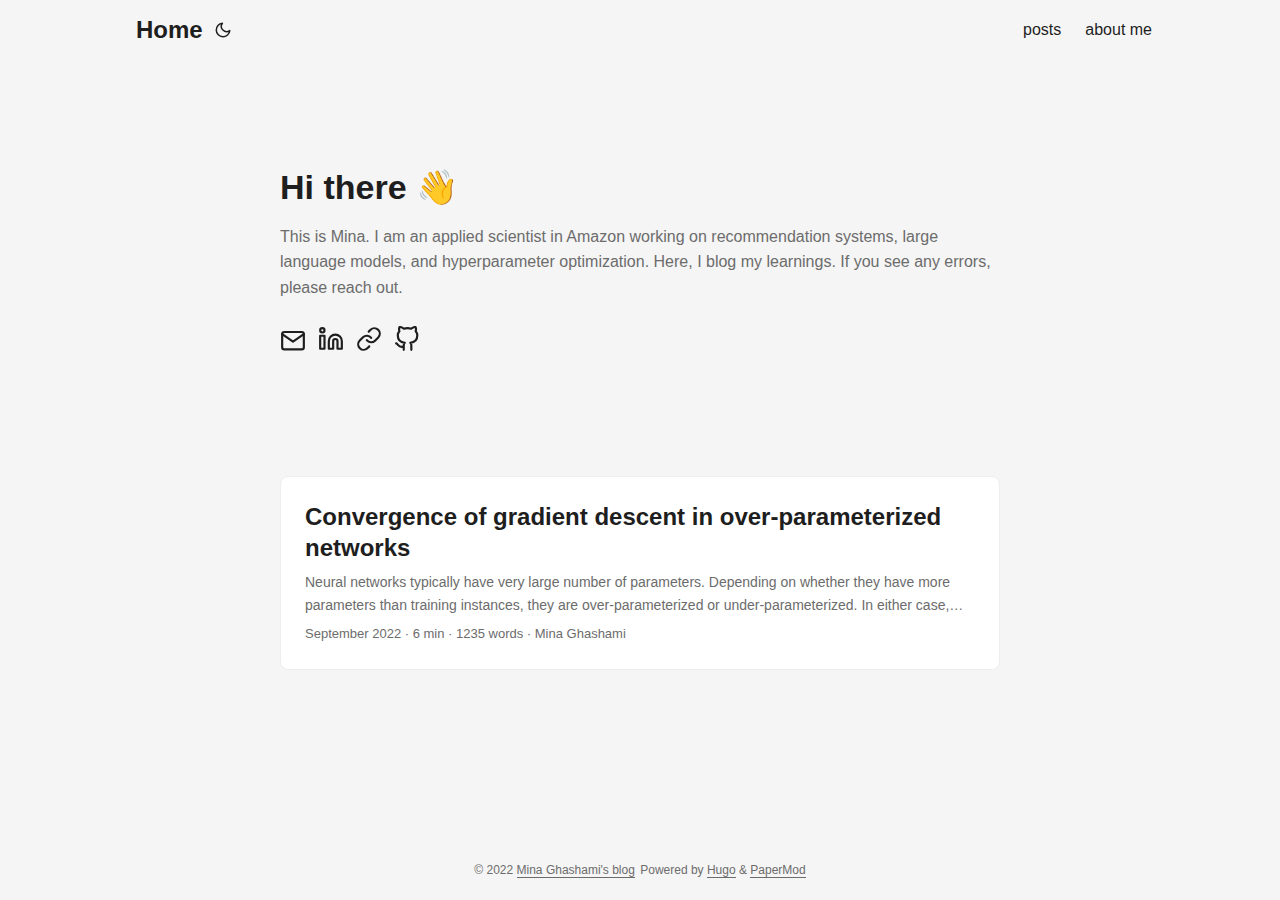
==== index.html @ 3e258773 "init commit" ====
<!doctype html><html lang=en dir=auto><head><meta name=generator content="Hugo 0.104.3"><meta charset=utf-8><meta http-equiv=x-ua-compatible content="IE=edge"><meta name=viewport content="width=device-width,initial-scale=1,shrink-to-fit=no"><meta name=robots content="index, follow"><title>Mina Ghashami's blog</title><meta name=keywords content="Blog,Portfolio,PaperMod"><meta name=description content="ExampleSite description"><meta name=author content="Mina Ghashami"><link rel=canonical href=https://mina-ghashami.github.io/><meta name=google-site-verification content="XYZabc"><meta name=yandex-verification content="XYZabc"><meta name=msvalidate.01 content="XYZabc"><link crossorigin=anonymous href=/assets/css/stylesheet.74d6d4f35a66db3737233888dcc149bb2a72ab40c9ff8c16d6f12e3bafe9a871.css integrity="sha256-dNbU81pm2zc3IziI3MFJuypyq0DJ/4wW1vEuO6/pqHE=" rel="preload stylesheet" as=style><link rel=icon href=https://mina-ghashami.github.io/%3Clink%20/%20abs%20url%3E><link rel=icon type=image/png sizes=16x16 href=https://mina-ghashami.github.io/%3Clink%20/%20abs%20url%3E><link rel=icon type=image/png sizes=32x32 href=https://mina-ghashami.github.io/%3Clink%20/%20abs%20url%3E><link rel=apple-touch-icon href=https://mina-ghashami.github.io/%3Clink%20/%20abs%20url%3E><link rel=mask-icon href=https://mina-ghashami.github.io/%3Clink%20/%20abs%20url%3E><meta name=theme-color content="#2e2e33"><meta name=msapplication-TileColor content="#2e2e33"><link rel=alternate type=application/rss+xml href=https://mina-ghashami.github.io/index.xml><noscript><style>#theme-toggle,.top-link{display:none}</style><style>@media(prefers-color-scheme:dark){:root{--theme:rgb(29, 30, 32);--entry:rgb(46, 46, 51);--primary:rgb(218, 218, 219);--secondary:rgb(155, 156, 157);--tertiary:rgb(65, 66, 68);--content:rgb(196, 196, 197);--hljs-bg:rgb(46, 46, 51);--code-bg:rgb(55, 56, 62);--border:rgb(51, 51, 51)}.list{background:var(--theme)}.list:not(.dark)::-webkit-scrollbar-track{background:0 0}.list:not(.dark)::-webkit-scrollbar-thumb{border-color:var(--theme)}}</style></noscript><script type=text/x-mathjax-config>
  MathJax.Hub.Config({
    tex2jax: {
      inlineMath: [ ['$','$'], ["\\(","\\)"] ],
      processEscapes: true
    }
  });
</script><script type=text/javascript src="https://cdn.mathjax.org/mathjax/latest/MathJax.js?config=TeX-AMS-MML_HTMLorMML"></script><script type=application/javascript>var doNotTrack=!1;doNotTrack||(function(e,t,n,s,o,i,a){e.GoogleAnalyticsObject=o,e[o]=e[o]||function(){(e[o].q=e[o].q||[]).push(arguments)},e[o].l=1*new Date,i=t.createElement(n),a=t.getElementsByTagName(n)[0],i.async=1,i.src=s,a.parentNode.insertBefore(i,a)}(window,document,"script","https://www.google-analytics.com/analytics.js","ga"),ga("create","UA-123-45","auto"),ga("send","pageview"))</script><meta property="og:title" content="Mina Ghashami's blog"><meta property="og:description" content="ExampleSite description"><meta property="og:type" content="website"><meta property="og:url" content="https://mina-ghashami.github.io/"><meta property="og:image" content="https://mina-ghashami.github.io/%3Clink%20or%20path%20of%20image%20for%20opengraph,%20twitter-cards%3E"><meta property="og:site_name" content="Mina Ghashami's blog"><meta name=twitter:card content="summary_large_image"><meta name=twitter:image content="https://mina-ghashami.github.io/%3Clink%20or%20path%20of%20image%20for%20opengraph,%20twitter-cards%3E"><meta name=twitter:title content="Mina Ghashami's blog"><meta name=twitter:description content="ExampleSite description"><script type=application/ld+json>{"@context":"https://schema.org","@type":"Organization","name":"Mina Ghashami's blog","url":"https://mina-ghashami.github.io/","description":"ExampleSite description","thumbnailUrl":"https://mina-ghashami.github.io/%3Clink%20/%20abs%20url%3E","sameAs":["mailto: ghashami@amazon.com","https://www.linkedin.com/in/minaghashami/","https://scholar.google.com/citations?user=msJHsYcAAAAJ\u0026hl=en","https://github.com/mina-ghashami"]}</script></head><body class=list id=top><script>localStorage.getItem("pref-theme")==="dark"?document.body.classList.add("dark"):localStorage.getItem("pref-theme")==="light"?document.body.classList.remove("dark"):window.matchMedia("(prefers-color-scheme: dark)").matches&&document.body.classList.add("dark")</script><header class=header><nav class=nav><div class=logo><a href=https://mina-ghashami.github.io/ accesskey=h title="Home (Alt + H)"><img src=https://mina-ghashami.github.io/apple-touch-icon.png alt aria-label=logo height=35>Home</a><div class=logo-switches><button id=theme-toggle accesskey=t title="(Alt + T)"><svg id="moon" xmlns="http://www.w3.org/2000/svg" width="24" height="18" viewBox="0 0 24 24" fill="none" stroke="currentcolor" stroke-width="2" stroke-linecap="round" stroke-linejoin="round"><path d="M21 12.79A9 9 0 1111.21 3 7 7 0 0021 12.79z"/></svg><svg id="sun" xmlns="http://www.w3.org/2000/svg" width="24" height="18" viewBox="0 0 24 24" fill="none" stroke="currentcolor" stroke-width="2" stroke-linecap="round" stroke-linejoin="round"><circle cx="12" cy="12" r="5"/><line x1="12" y1="1" x2="12" y2="3"/><line x1="12" y1="21" x2="12" y2="23"/><line x1="4.22" y1="4.22" x2="5.64" y2="5.64"/><line x1="18.36" y1="18.36" x2="19.78" y2="19.78"/><line x1="1" y1="12" x2="3" y2="12"/><line x1="21" y1="12" x2="23" y2="12"/><line x1="4.22" y1="19.78" x2="5.64" y2="18.36"/><line x1="18.36" y1="5.64" x2="19.78" y2="4.22"/></svg></button></div></div><ul id=menu><li><a href=https://mina-ghashami.github.io/posts/ title=posts><span>posts</span></a></li><li><a href=https://mina-ghashami.github.io/aboutme/ title="about me"><span>about me</span></a></li></ul></nav></header><main class=main><article class="first-entry home-info"><header class=entry-header><h1>Hi there 👋</h1></header><div class=entry-content>This is Mina. I am an applied scientist in Amazon working on recommendation systems, large language models, and hyperparameter optimization. Here, I blog my learnings. If you see any errors, please reach out.</div><footer class=entry-footer><div class=social-icons><a href=mailto:%20ghashami@amazon.com target=_blank rel="noopener noreferrer me" title=Email><svg xmlns="http://www.w3.org/2000/svg" viewBox="0 0 24 21" fill="none" stroke="currentcolor" stroke-width="2" stroke-linecap="round" stroke-linejoin="round"><path d="M4 4h16c1.1.0 2 .9 2 2v12c0 1.1-.9 2-2 2H4c-1.1.0-2-.9-2-2V6c0-1.1.9-2 2-2z"/><polyline points="22,6 12,13 2,6"/></svg></a><a href=https://www.linkedin.com/in/minaghashami/ target=_blank rel="noopener noreferrer me" title=Linkedin><svg xmlns="http://www.w3.org/2000/svg" viewBox="0 0 24 24" fill="none" stroke="currentcolor" stroke-width="2" stroke-linecap="round" stroke-linejoin="round"><path d="M16 8a6 6 0 016 6v7h-4v-7a2 2 0 00-2-2 2 2 0 00-2 2v7h-4v-7a6 6 0 016-6z"/><rect x="2" y="9" width="4" height="12"/><circle cx="4" cy="4" r="2"/></svg></a><a href="https://scholar.google.com/citations?user=msJHsYcAAAAJ&hl=en" target=_blank rel="noopener noreferrer me" title="Google Scholar"><svg xmlns="http://www.w3.org/2000/svg" viewBox="0 0 24 24" fill="none" stroke="currentcolor" stroke-width="2" stroke-linecap="round" stroke-linejoin="round"><path d="M10 13a5 5 0 007.54.54l3-3a5 5 0 00-7.07-7.07l-1.72 1.71"/><path d="M14 11a5 5 0 00-7.54-.54l-3 3a5 5 0 007.07 7.07l1.71-1.71"/></svg></a><a href=https://github.com/mina-ghashami target=_blank rel="noopener noreferrer me" title=Github><svg xmlns="http://www.w3.org/2000/svg" viewBox="0 0 24 24" fill="none" stroke="currentcolor" stroke-width="2" stroke-linecap="round" stroke-linejoin="round"><path d="M9 19c-5 1.5-5-2.5-7-3m14 6v-3.87a3.37 3.37.0 00-.94-2.61c3.14-.35 6.44-1.54 6.44-7A5.44 5.44.0 0020 4.77 5.07 5.07.0 0019.91 1S18.73.65 16 2.48a13.38 13.38.0 00-7 0C6.27.65 5.09 1 5.09 1A5.07 5.07.0 005 4.77 5.44 5.44.0 003.5 8.55c0 5.42 3.3 6.61 6.44 7A3.37 3.37.0 009 18.13V22"/></svg></a></div></footer></article><article class=post-entry><header class=entry-header><h2>Convergence of gradient descent in over-parameterized networks</h2></header><div class=entry-content><p>Neural networks typically have very large number of parameters. Depending on whether they have more parameters than training instances, they are over-parameterized or under-parameterized. In either case, their loss function is a multivariable, multidimensional and often non-convex function. In this post, we study over-parameterized neural networks and their loss landscape; we answer the question of why gradient descent (GD) and its variants converge to global minima in over-parameterized neural networks, even though their loss function is non-convex....</p></div><footer class=entry-footer><span title='2022-09-16 23:00:33 -0700 PDT'>September 2022</span>&nbsp;·&nbsp;6 min&nbsp;·&nbsp;1235 words&nbsp;·&nbsp;Mina Ghashami</footer><a class=entry-link aria-label="post link to Convergence of gradient descent in over-parameterized networks" href=https://mina-ghashami.github.io/posts/over_param_convergence/></a></article></main><footer class=footer><span>&copy; 2022 <a href=https://mina-ghashami.github.io/>Mina Ghashami's blog</a></span>
<span>Powered by
<a href=https://gohugo.io/ rel="noopener noreferrer" target=_blank>Hugo</a> &
        <a href=https://github.com/adityatelange/hugo-PaperMod/ rel=noopener target=_blank>PaperMod</a></span></footer><a href=#top aria-label="go to top" title="Go to Top (Alt + G)" class=top-link id=top-link accesskey=g><svg xmlns="http://www.w3.org/2000/svg" viewBox="0 0 12 6" fill="currentcolor"><path d="M12 6H0l6-6z"/></svg></a><script>let menu=document.getElementById("menu");menu&&(menu.scrollLeft=localStorage.getItem("menu-scroll-position"),menu.onscroll=function(){localStorage.setItem("menu-scroll-position",menu.scrollLeft)}),document.querySelectorAll('a[href^="#"]').forEach(e=>{e.addEventListener("click",function(e){e.preventDefault();var t=this.getAttribute("href").substr(1);window.matchMedia("(prefers-reduced-motion: reduce)").matches?document.querySelector(`[id='${decodeURIComponent(t)}']`).scrollIntoView():document.querySelector(`[id='${decodeURIComponent(t)}']`).scrollIntoView({behavior:"smooth"}),t==="top"?history.replaceState(null,null," "):history.pushState(null,null,`#${t}`)})})</script><script>var mybutton=document.getElementById("top-link");window.onscroll=function(){document.body.scrollTop>800||document.documentElement.scrollTop>800?(mybutton.style.visibility="visible",mybutton.style.opacity="1"):(mybutton.style.visibility="hidden",mybutton.style.opacity="0")}</script><script>document.getElementById("theme-toggle").addEventListener("click",()=>{document.body.className.includes("dark")?(document.body.classList.remove("dark"),localStorage.setItem("pref-theme","light")):(document.body.classList.add("dark"),localStorage.setItem("pref-theme","dark"))})</script></body></html>
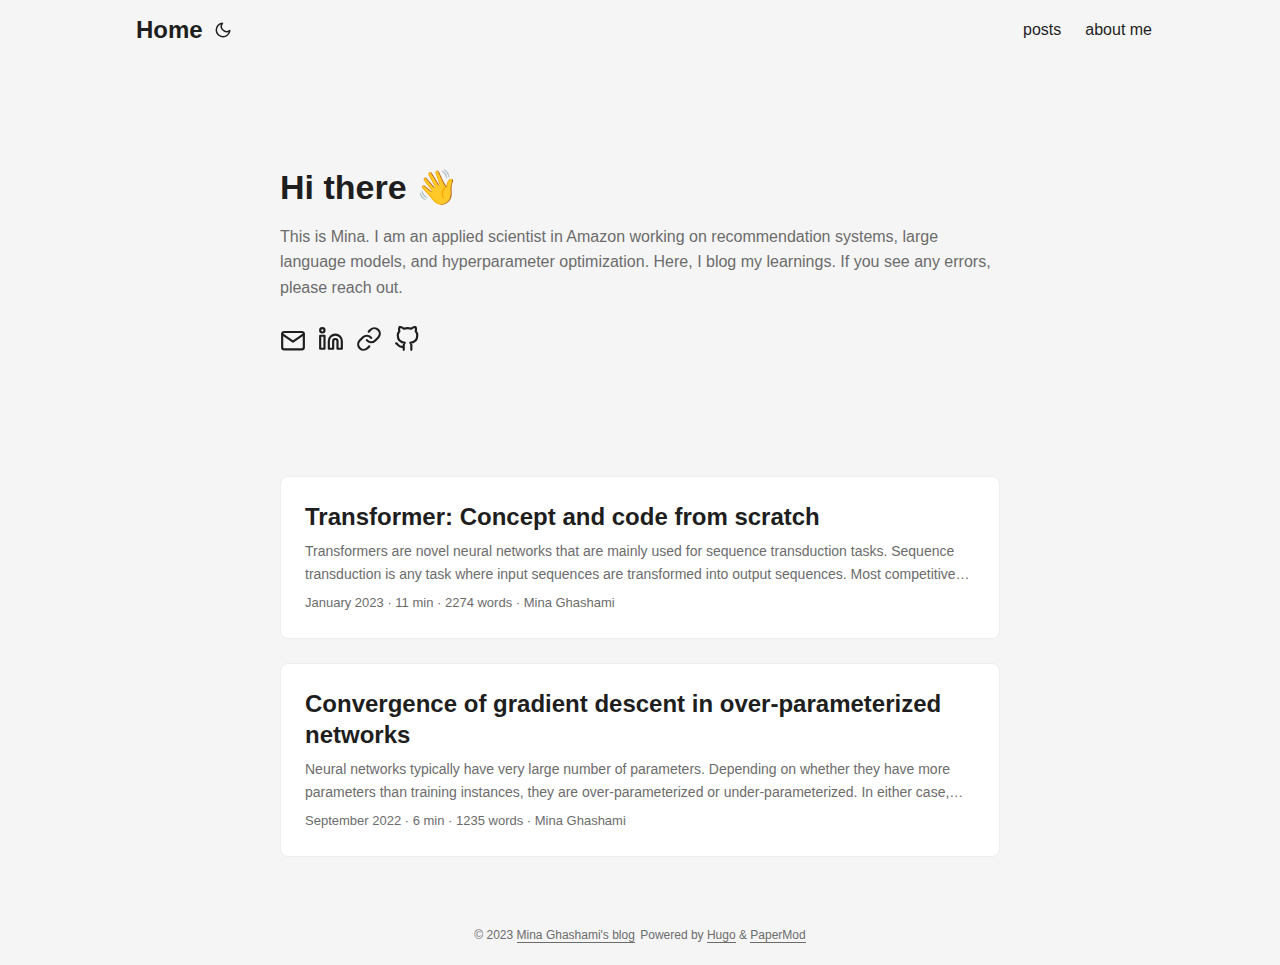
==== commit 25b51c45: "restructuring website" ====
--- a/index.html
+++ b/index.html
@@ -1,11 +1,11 @@
-<!doctype html><html lang=en dir=auto><head><meta name=generator content="Hugo 0.104.3"><meta charset=utf-8><meta http-equiv=x-ua-compatible content="IE=edge"><meta name=viewport content="width=device-width,initial-scale=1,shrink-to-fit=no"><meta name=robots content="index, follow"><title>Mina Ghashami's blog</title><meta name=keywords content="Blog,Portfolio,PaperMod"><meta name=description content="ExampleSite description"><meta name=author content="Mina Ghashami"><link rel=canonical href=https://mina-ghashami.github.io/><meta name=google-site-verification content="XYZabc"><meta name=yandex-verification content="XYZabc"><meta name=msvalidate.01 content="XYZabc"><link crossorigin=anonymous href=/assets/css/stylesheet.74d6d4f35a66db3737233888dcc149bb2a72ab40c9ff8c16d6f12e3bafe9a871.css integrity="sha256-dNbU81pm2zc3IziI3MFJuypyq0DJ/4wW1vEuO6/pqHE=" rel="preload stylesheet" as=style><link rel=icon href=https://mina-ghashami.github.io/%3Clink%20/%20abs%20url%3E><link rel=icon type=image/png sizes=16x16 href=https://mina-ghashami.github.io/%3Clink%20/%20abs%20url%3E><link rel=icon type=image/png sizes=32x32 href=https://mina-ghashami.github.io/%3Clink%20/%20abs%20url%3E><link rel=apple-touch-icon href=https://mina-ghashami.github.io/%3Clink%20/%20abs%20url%3E><link rel=mask-icon href=https://mina-ghashami.github.io/%3Clink%20/%20abs%20url%3E><meta name=theme-color content="#2e2e33"><meta name=msapplication-TileColor content="#2e2e33"><link rel=alternate type=application/rss+xml href=https://mina-ghashami.github.io/index.xml><noscript><style>#theme-toggle,.top-link{display:none}</style><style>@media(prefers-color-scheme:dark){:root{--theme:rgb(29, 30, 32);--entry:rgb(46, 46, 51);--primary:rgb(218, 218, 219);--secondary:rgb(155, 156, 157);--tertiary:rgb(65, 66, 68);--content:rgb(196, 196, 197);--hljs-bg:rgb(46, 46, 51);--code-bg:rgb(55, 56, 62);--border:rgb(51, 51, 51)}.list{background:var(--theme)}.list:not(.dark)::-webkit-scrollbar-track{background:0 0}.list:not(.dark)::-webkit-scrollbar-thumb{border-color:var(--theme)}}</style></noscript><script type=text/x-mathjax-config>
+<!doctype html><html lang=en dir=auto><head><meta name=generator content="Hugo 0.109.0"><meta charset=utf-8><meta http-equiv=x-ua-compatible content="IE=edge"><meta name=viewport content="width=device-width,initial-scale=1,shrink-to-fit=no"><meta name=robots content="index, follow"><title>Mina Ghashami's blog</title><meta name=keywords content="Blog,Portfolio,PaperMod"><meta name=description content="ExampleSite description"><meta name=author content="Mina Ghashami"><link rel=canonical href=https://mina-ghashami.github.io/><meta name=google-site-verification content="XYZabc"><meta name=yandex-verification content="XYZabc"><meta name=msvalidate.01 content="XYZabc"><link crossorigin=anonymous href=/assets/css/stylesheet.74d6d4f35a66db3737233888dcc149bb2a72ab40c9ff8c16d6f12e3bafe9a871.css integrity="sha256-dNbU81pm2zc3IziI3MFJuypyq0DJ/4wW1vEuO6/pqHE=" rel="preload stylesheet" as=style><link rel=icon href=https://mina-ghashami.github.io/%3Clink%20/%20abs%20url%3E><link rel=icon type=image/png sizes=16x16 href=https://mina-ghashami.github.io/%3Clink%20/%20abs%20url%3E><link rel=icon type=image/png sizes=32x32 href=https://mina-ghashami.github.io/%3Clink%20/%20abs%20url%3E><link rel=apple-touch-icon href=https://mina-ghashami.github.io/%3Clink%20/%20abs%20url%3E><link rel=mask-icon href=https://mina-ghashami.github.io/%3Clink%20/%20abs%20url%3E><meta name=theme-color content="#2e2e33"><meta name=msapplication-TileColor content="#2e2e33"><link rel=alternate type=application/rss+xml href=https://mina-ghashami.github.io/index.xml><noscript><style>#theme-toggle,.top-link{display:none}</style><style>@media(prefers-color-scheme:dark){:root{--theme:rgb(29, 30, 32);--entry:rgb(46, 46, 51);--primary:rgb(218, 218, 219);--secondary:rgb(155, 156, 157);--tertiary:rgb(65, 66, 68);--content:rgb(196, 196, 197);--hljs-bg:rgb(46, 46, 51);--code-bg:rgb(55, 56, 62);--border:rgb(51, 51, 51)}.list{background:var(--theme)}.list:not(.dark)::-webkit-scrollbar-track{background:0 0}.list:not(.dark)::-webkit-scrollbar-thumb{border-color:var(--theme)}}</style></noscript><script type=text/x-mathjax-config>
   MathJax.Hub.Config({
     tex2jax: {
       inlineMath: [ ['$','$'], ["\\(","\\)"] ],
       processEscapes: true
     }
   });
-</script><script type=text/javascript src="https://cdn.mathjax.org/mathjax/latest/MathJax.js?config=TeX-AMS-MML_HTMLorMML"></script><script type=application/javascript>var doNotTrack=!1;doNotTrack||(function(e,t,n,s,o,i,a){e.GoogleAnalyticsObject=o,e[o]=e[o]||function(){(e[o].q=e[o].q||[]).push(arguments)},e[o].l=1*new Date,i=t.createElement(n),a=t.getElementsByTagName(n)[0],i.async=1,i.src=s,a.parentNode.insertBefore(i,a)}(window,document,"script","https://www.google-analytics.com/analytics.js","ga"),ga("create","UA-123-45","auto"),ga("send","pageview"))</script><meta property="og:title" content="Mina Ghashami's blog"><meta property="og:description" content="ExampleSite description"><meta property="og:type" content="website"><meta property="og:url" content="https://mina-ghashami.github.io/"><meta property="og:image" content="https://mina-ghashami.github.io/%3Clink%20or%20path%20of%20image%20for%20opengraph,%20twitter-cards%3E"><meta property="og:site_name" content="Mina Ghashami's blog"><meta name=twitter:card content="summary_large_image"><meta name=twitter:image content="https://mina-ghashami.github.io/%3Clink%20or%20path%20of%20image%20for%20opengraph,%20twitter-cards%3E"><meta name=twitter:title content="Mina Ghashami's blog"><meta name=twitter:description content="ExampleSite description"><script type=application/ld+json>{"@context":"https://schema.org","@type":"Organization","name":"Mina Ghashami's blog","url":"https://mina-ghashami.github.io/","description":"ExampleSite description","thumbnailUrl":"https://mina-ghashami.github.io/%3Clink%20/%20abs%20url%3E","sameAs":["mailto: ghashami@amazon.com","https://www.linkedin.com/in/minaghashami/","https://scholar.google.com/citations?user=msJHsYcAAAAJ\u0026hl=en","https://github.com/mina-ghashami"]}</script></head><body class=list id=top><script>localStorage.getItem("pref-theme")==="dark"?document.body.classList.add("dark"):localStorage.getItem("pref-theme")==="light"?document.body.classList.remove("dark"):window.matchMedia("(prefers-color-scheme: dark)").matches&&document.body.classList.add("dark")</script><header class=header><nav class=nav><div class=logo><a href=https://mina-ghashami.github.io/ accesskey=h title="Home (Alt + H)"><img src=https://mina-ghashami.github.io/apple-touch-icon.png alt aria-label=logo height=35>Home</a><div class=logo-switches><button id=theme-toggle accesskey=t title="(Alt + T)"><svg id="moon" xmlns="http://www.w3.org/2000/svg" width="24" height="18" viewBox="0 0 24 24" fill="none" stroke="currentcolor" stroke-width="2" stroke-linecap="round" stroke-linejoin="round"><path d="M21 12.79A9 9 0 1111.21 3 7 7 0 0021 12.79z"/></svg><svg id="sun" xmlns="http://www.w3.org/2000/svg" width="24" height="18" viewBox="0 0 24 24" fill="none" stroke="currentcolor" stroke-width="2" stroke-linecap="round" stroke-linejoin="round"><circle cx="12" cy="12" r="5"/><line x1="12" y1="1" x2="12" y2="3"/><line x1="12" y1="21" x2="12" y2="23"/><line x1="4.22" y1="4.22" x2="5.64" y2="5.64"/><line x1="18.36" y1="18.36" x2="19.78" y2="19.78"/><line x1="1" y1="12" x2="3" y2="12"/><line x1="21" y1="12" x2="23" y2="12"/><line x1="4.22" y1="19.78" x2="5.64" y2="18.36"/><line x1="18.36" y1="5.64" x2="19.78" y2="4.22"/></svg></button></div></div><ul id=menu><li><a href=https://mina-ghashami.github.io/posts/ title=posts><span>posts</span></a></li><li><a href=https://mina-ghashami.github.io/aboutme/ title="about me"><span>about me</span></a></li></ul></nav></header><main class=main><article class="first-entry home-info"><header class=entry-header><h1>Hi there 👋</h1></header><div class=entry-content>This is Mina. I am an applied scientist in Amazon working on recommendation systems, large language models, and hyperparameter optimization. Here, I blog my learnings. If you see any errors, please reach out.</div><footer class=entry-footer><div class=social-icons><a href=mailto:%20ghashami@amazon.com target=_blank rel="noopener noreferrer me" title=Email><svg xmlns="http://www.w3.org/2000/svg" viewBox="0 0 24 21" fill="none" stroke="currentcolor" stroke-width="2" stroke-linecap="round" stroke-linejoin="round"><path d="M4 4h16c1.1.0 2 .9 2 2v12c0 1.1-.9 2-2 2H4c-1.1.0-2-.9-2-2V6c0-1.1.9-2 2-2z"/><polyline points="22,6 12,13 2,6"/></svg></a><a href=https://www.linkedin.com/in/minaghashami/ target=_blank rel="noopener noreferrer me" title=Linkedin><svg xmlns="http://www.w3.org/2000/svg" viewBox="0 0 24 24" fill="none" stroke="currentcolor" stroke-width="2" stroke-linecap="round" stroke-linejoin="round"><path d="M16 8a6 6 0 016 6v7h-4v-7a2 2 0 00-2-2 2 2 0 00-2 2v7h-4v-7a6 6 0 016-6z"/><rect x="2" y="9" width="4" height="12"/><circle cx="4" cy="4" r="2"/></svg></a><a href="https://scholar.google.com/citations?user=msJHsYcAAAAJ&hl=en" target=_blank rel="noopener noreferrer me" title="Google Scholar"><svg xmlns="http://www.w3.org/2000/svg" viewBox="0 0 24 24" fill="none" stroke="currentcolor" stroke-width="2" stroke-linecap="round" stroke-linejoin="round"><path d="M10 13a5 5 0 007.54.54l3-3a5 5 0 00-7.07-7.07l-1.72 1.71"/><path d="M14 11a5 5 0 00-7.54-.54l-3 3a5 5 0 007.07 7.07l1.71-1.71"/></svg></a><a href=https://github.com/mina-ghashami target=_blank rel="noopener noreferrer me" title=Github><svg xmlns="http://www.w3.org/2000/svg" viewBox="0 0 24 24" fill="none" stroke="currentcolor" stroke-width="2" stroke-linecap="round" stroke-linejoin="round"><path d="M9 19c-5 1.5-5-2.5-7-3m14 6v-3.87a3.37 3.37.0 00-.94-2.61c3.14-.35 6.44-1.54 6.44-7A5.44 5.44.0 0020 4.77 5.07 5.07.0 0019.91 1S18.73.65 16 2.48a13.38 13.38.0 00-7 0C6.27.65 5.09 1 5.09 1A5.07 5.07.0 005 4.77 5.44 5.44.0 003.5 8.55c0 5.42 3.3 6.61 6.44 7A3.37 3.37.0 009 18.13V22"/></svg></a></div></footer></article><article class=post-entry><header class=entry-header><h2>Convergence of gradient descent in over-parameterized networks</h2></header><div class=entry-content><p>Neural networks typically have very large number of parameters. Depending on whether they have more parameters than training instances, they are over-parameterized or under-parameterized. In either case, their loss function is a multivariable, multidimensional and often non-convex function. In this post, we study over-parameterized neural networks and their loss landscape; we answer the question of why gradient descent (GD) and its variants converge to global minima in over-parameterized neural networks, even though their loss function is non-convex....</p></div><footer class=entry-footer><span title='2022-09-16 23:00:33 -0700 PDT'>September 2022</span>&nbsp;·&nbsp;6 min&nbsp;·&nbsp;1235 words&nbsp;·&nbsp;Mina Ghashami</footer><a class=entry-link aria-label="post link to Convergence of gradient descent in over-parameterized networks" href=https://mina-ghashami.github.io/posts/over_param_convergence/></a></article></main><footer class=footer><span>&copy; 2022 <a href=https://mina-ghashami.github.io/>Mina Ghashami's blog</a></span>
+</script><script type=text/javascript src="https://cdn.mathjax.org/mathjax/latest/MathJax.js?config=TeX-AMS-MML_HTMLorMML"></script><script type=application/javascript>var doNotTrack=!1;doNotTrack||(function(e,t,n,s,o,i,a){e.GoogleAnalyticsObject=o,e[o]=e[o]||function(){(e[o].q=e[o].q||[]).push(arguments)},e[o].l=1*new Date,i=t.createElement(n),a=t.getElementsByTagName(n)[0],i.async=1,i.src=s,a.parentNode.insertBefore(i,a)}(window,document,"script","https://www.google-analytics.com/analytics.js","ga"),ga("create","UA-123-45","auto"),ga("send","pageview"))</script><meta property="og:title" content="Mina Ghashami's blog"><meta property="og:description" content="ExampleSite description"><meta property="og:type" content="website"><meta property="og:url" content="https://mina-ghashami.github.io/"><meta property="og:image" content="https://mina-ghashami.github.io/%3Clink%20or%20path%20of%20image%20for%20opengraph,%20twitter-cards%3E"><meta property="og:site_name" content="Mina Ghashami's blog"><meta name=twitter:card content="summary_large_image"><meta name=twitter:image content="https://mina-ghashami.github.io/%3Clink%20or%20path%20of%20image%20for%20opengraph,%20twitter-cards%3E"><meta name=twitter:title content="Mina Ghashami's blog"><meta name=twitter:description content="ExampleSite description"><script type=application/ld+json>{"@context":"https://schema.org","@type":"Organization","name":"Mina Ghashami's blog","url":"https://mina-ghashami.github.io/","description":"ExampleSite description","thumbnailUrl":"https://mina-ghashami.github.io/%3Clink%20/%20abs%20url%3E","sameAs":["mailto: ghashami@amazon.com","https://www.linkedin.com/in/minaghashami/","https://scholar.google.com/citations?user=msJHsYcAAAAJ\u0026hl=en","https://github.com/mina-ghashami"]}</script></head><body class=list id=top><script>localStorage.getItem("pref-theme")==="dark"?document.body.classList.add("dark"):localStorage.getItem("pref-theme")==="light"?document.body.classList.remove("dark"):window.matchMedia("(prefers-color-scheme: dark)").matches&&document.body.classList.add("dark")</script><header class=header><nav class=nav><div class=logo><a href=https://mina-ghashami.github.io/ accesskey=h title="Home (Alt + H)"><img src=https://mina-ghashami.github.io/apple-touch-icon.png alt aria-label=logo height=35>Home</a><div class=logo-switches><button id=theme-toggle accesskey=t title="(Alt + T)"><svg id="moon" xmlns="http://www.w3.org/2000/svg" width="24" height="18" viewBox="0 0 24 24" fill="none" stroke="currentcolor" stroke-width="2" stroke-linecap="round" stroke-linejoin="round"><path d="M21 12.79A9 9 0 1111.21 3 7 7 0 0021 12.79z"/></svg><svg id="sun" xmlns="http://www.w3.org/2000/svg" width="24" height="18" viewBox="0 0 24 24" fill="none" stroke="currentcolor" stroke-width="2" stroke-linecap="round" stroke-linejoin="round"><circle cx="12" cy="12" r="5"/><line x1="12" y1="1" x2="12" y2="3"/><line x1="12" y1="21" x2="12" y2="23"/><line x1="4.22" y1="4.22" x2="5.64" y2="5.64"/><line x1="18.36" y1="18.36" x2="19.78" y2="19.78"/><line x1="1" y1="12" x2="3" y2="12"/><line x1="21" y1="12" x2="23" y2="12"/><line x1="4.22" y1="19.78" x2="5.64" y2="18.36"/><line x1="18.36" y1="5.64" x2="19.78" y2="4.22"/></svg></button></div></div><ul id=menu><li><a href=https://mina-ghashami.github.io/posts/ title=posts><span>posts</span></a></li><li><a href=https://mina-ghashami.github.io/aboutme/ title="about me"><span>about me</span></a></li></ul></nav></header><main class=main><article class="first-entry home-info"><header class=entry-header><h1>Hi there 👋</h1></header><div class=entry-content>This is Mina. I am an applied scientist in Amazon working on recommendation systems, large language models, and hyperparameter optimization. Here, I blog my learnings. If you see any errors, please reach out.</div><footer class=entry-footer><div class=social-icons><a href=mailto:%20ghashami@amazon.com target=_blank rel="noopener noreferrer me" title=Email><svg xmlns="http://www.w3.org/2000/svg" viewBox="0 0 24 21" fill="none" stroke="currentcolor" stroke-width="2" stroke-linecap="round" stroke-linejoin="round"><path d="M4 4h16c1.1.0 2 .9 2 2v12c0 1.1-.9 2-2 2H4c-1.1.0-2-.9-2-2V6c0-1.1.9-2 2-2z"/><polyline points="22,6 12,13 2,6"/></svg></a><a href=https://www.linkedin.com/in/minaghashami/ target=_blank rel="noopener noreferrer me" title=Linkedin><svg xmlns="http://www.w3.org/2000/svg" viewBox="0 0 24 24" fill="none" stroke="currentcolor" stroke-width="2" stroke-linecap="round" stroke-linejoin="round"><path d="M16 8a6 6 0 016 6v7h-4v-7a2 2 0 00-2-2 2 2 0 00-2 2v7h-4v-7a6 6 0 016-6z"/><rect x="2" y="9" width="4" height="12"/><circle cx="4" cy="4" r="2"/></svg></a><a href="https://scholar.google.com/citations?user=msJHsYcAAAAJ&hl=en" target=_blank rel="noopener noreferrer me" title="Google Scholar"><svg xmlns="http://www.w3.org/2000/svg" viewBox="0 0 24 24" fill="none" stroke="currentcolor" stroke-width="2" stroke-linecap="round" stroke-linejoin="round"><path d="M10 13a5 5 0 007.54.54l3-3a5 5 0 00-7.07-7.07l-1.72 1.71"/><path d="M14 11a5 5 0 00-7.54-.54l-3 3a5 5 0 007.07 7.07l1.71-1.71"/></svg></a><a href=https://github.com/mina-ghashami target=_blank rel="noopener noreferrer me" title=Github><svg xmlns="http://www.w3.org/2000/svg" viewBox="0 0 24 24" fill="none" stroke="currentcolor" stroke-width="2" stroke-linecap="round" stroke-linejoin="round"><path d="M9 19c-5 1.5-5-2.5-7-3m14 6v-3.87a3.37 3.37.0 00-.94-2.61c3.14-.35 6.44-1.54 6.44-7A5.44 5.44.0 0020 4.77 5.07 5.07.0 0019.91 1S18.73.65 16 2.48a13.38 13.38.0 00-7 0C6.27.65 5.09 1 5.09 1A5.07 5.07.0 005 4.77 5.44 5.44.0 003.5 8.55c0 5.42 3.3 6.61 6.44 7A3.37 3.37.0 009 18.13V22"/></svg></a></div></footer></article><article class=post-entry><header class=entry-header><h2>Transformer: Concept and code from scratch</h2></header><div class=entry-content><p>Transformers are novel neural networks that are mainly used for sequence transduction tasks. Sequence transduction is any task where input sequences are transformed into output sequences. Most competitive neural sequence transduction models have an encoder-decoder structure. The encoder maps an input sequence of symbol representations to a sequence of continuous representations, the decoder then generates an output sequence of symbols one element at a time. At each step the model is auto-regressive, consuming the previously generated symbols as additional input when generating the next....</p></div><footer class=entry-footer><span title='2023-01-05 11:18:07 -0800 PST'>January 2023</span>&nbsp;·&nbsp;11 min&nbsp;·&nbsp;2274 words&nbsp;·&nbsp;Mina Ghashami</footer><a class=entry-link aria-label="post link to Transformer: Concept and code from scratch" href=https://mina-ghashami.github.io/posts/2023-01-10-transformer/></a></article><article class=post-entry><header class=entry-header><h2>Convergence of gradient descent in over-parameterized networks</h2></header><div class=entry-content><p>Neural networks typically have very large number of parameters. Depending on whether they have more parameters than training instances, they are over-parameterized or under-parameterized. In either case, their loss function is a multivariable, multidimensional and often non-convex function. In this post, we study over-parameterized neural networks and their loss landscape; we answer the question of why gradient descent (GD) and its variants converge to global minima in over-parameterized neural networks, even though their loss function is non-convex....</p></div><footer class=entry-footer><span title='2022-09-16 23:00:33 -0700 PDT'>September 2022</span>&nbsp;·&nbsp;6 min&nbsp;·&nbsp;1235 words&nbsp;·&nbsp;Mina Ghashami</footer><a class=entry-link aria-label="post link to Convergence of gradient descent in over-parameterized networks" href=https://mina-ghashami.github.io/posts/2022-09-16-over-param_convergence/></a></article></main><footer class=footer><span>&copy; 2023 <a href=https://mina-ghashami.github.io/>Mina Ghashami's blog</a></span>
 <span>Powered by
 <a href=https://gohugo.io/ rel="noopener noreferrer" target=_blank>Hugo</a> &
         <a href=https://github.com/adityatelange/hugo-PaperMod/ rel=noopener target=_blank>PaperMod</a></span></footer><a href=#top aria-label="go to top" title="Go to Top (Alt + G)" class=top-link id=top-link accesskey=g><svg xmlns="http://www.w3.org/2000/svg" viewBox="0 0 12 6" fill="currentcolor"><path d="M12 6H0l6-6z"/></svg></a><script>let menu=document.getElementById("menu");menu&&(menu.scrollLeft=localStorage.getItem("menu-scroll-position"),menu.onscroll=function(){localStorage.setItem("menu-scroll-position",menu.scrollLeft)}),document.querySelectorAll('a[href^="#"]').forEach(e=>{e.addEventListener("click",function(e){e.preventDefault();var t=this.getAttribute("href").substr(1);window.matchMedia("(prefers-reduced-motion: reduce)").matches?document.querySelector(`[id='${decodeURIComponent(t)}']`).scrollIntoView():document.querySelector(`[id='${decodeURIComponent(t)}']`).scrollIntoView({behavior:"smooth"}),t==="top"?history.replaceState(null,null," "):history.pushState(null,null,`#${t}`)})})</script><script>var mybutton=document.getElementById("top-link");window.onscroll=function(){document.body.scrollTop>800||document.documentElement.scrollTop>800?(mybutton.style.visibility="visible",mybutton.style.opacity="1"):(mybutton.style.visibility="hidden",mybutton.style.opacity="0")}</script><script>document.getElementById("theme-toggle").addEventListener("click",()=>{document.body.className.includes("dark")?(document.body.classList.remove("dark"),localStorage.setItem("pref-theme","light")):(document.body.classList.add("dark"),localStorage.setItem("pref-theme","dark"))})</script></body></html>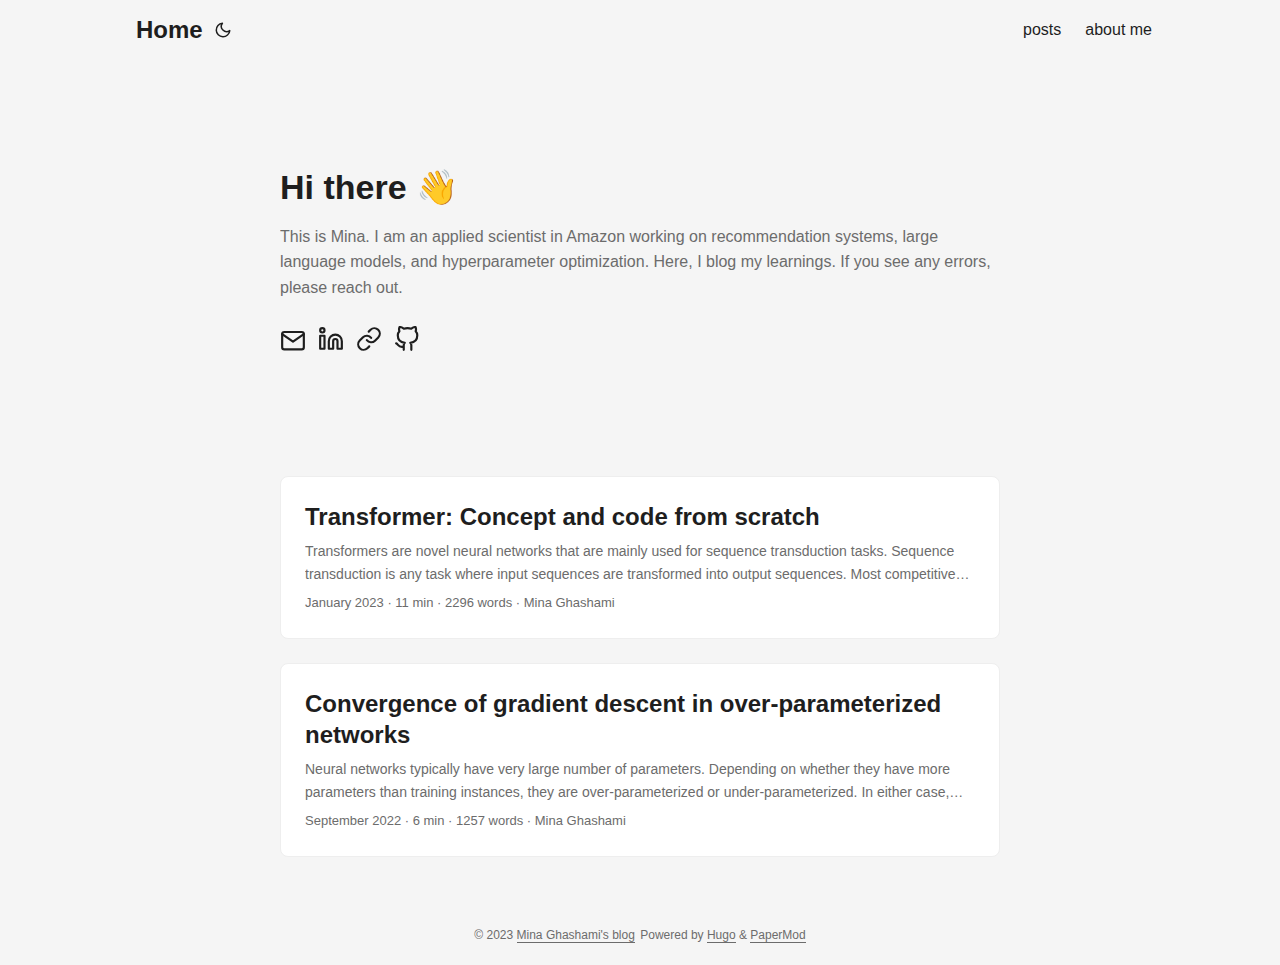
==== commit 9fde693f: "updated new asset" ====
--- a/index.html
+++ b/index.html
@@ -5,7 +5,7 @@
       processEscapes: true
     }
   });
-</script><script type=text/javascript src="https://cdn.mathjax.org/mathjax/latest/MathJax.js?config=TeX-AMS-MML_HTMLorMML"></script><script type=application/javascript>var doNotTrack=!1;doNotTrack||(function(e,t,n,s,o,i,a){e.GoogleAnalyticsObject=o,e[o]=e[o]||function(){(e[o].q=e[o].q||[]).push(arguments)},e[o].l=1*new Date,i=t.createElement(n),a=t.getElementsByTagName(n)[0],i.async=1,i.src=s,a.parentNode.insertBefore(i,a)}(window,document,"script","https://www.google-analytics.com/analytics.js","ga"),ga("create","UA-123-45","auto"),ga("send","pageview"))</script><meta property="og:title" content="Mina Ghashami's blog"><meta property="og:description" content="ExampleSite description"><meta property="og:type" content="website"><meta property="og:url" content="https://mina-ghashami.github.io/"><meta property="og:image" content="https://mina-ghashami.github.io/%3Clink%20or%20path%20of%20image%20for%20opengraph,%20twitter-cards%3E"><meta property="og:site_name" content="Mina Ghashami's blog"><meta name=twitter:card content="summary_large_image"><meta name=twitter:image content="https://mina-ghashami.github.io/%3Clink%20or%20path%20of%20image%20for%20opengraph,%20twitter-cards%3E"><meta name=twitter:title content="Mina Ghashami's blog"><meta name=twitter:description content="ExampleSite description"><script type=application/ld+json>{"@context":"https://schema.org","@type":"Organization","name":"Mina Ghashami's blog","url":"https://mina-ghashami.github.io/","description":"ExampleSite description","thumbnailUrl":"https://mina-ghashami.github.io/%3Clink%20/%20abs%20url%3E","sameAs":["mailto: ghashami@amazon.com","https://www.linkedin.com/in/minaghashami/","https://scholar.google.com/citations?user=msJHsYcAAAAJ\u0026hl=en","https://github.com/mina-ghashami"]}</script></head><body class=list id=top><script>localStorage.getItem("pref-theme")==="dark"?document.body.classList.add("dark"):localStorage.getItem("pref-theme")==="light"?document.body.classList.remove("dark"):window.matchMedia("(prefers-color-scheme: dark)").matches&&document.body.classList.add("dark")</script><header class=header><nav class=nav><div class=logo><a href=https://mina-ghashami.github.io/ accesskey=h title="Home (Alt + H)"><img src=https://mina-ghashami.github.io/apple-touch-icon.png alt aria-label=logo height=35>Home</a><div class=logo-switches><button id=theme-toggle accesskey=t title="(Alt + T)"><svg id="moon" xmlns="http://www.w3.org/2000/svg" width="24" height="18" viewBox="0 0 24 24" fill="none" stroke="currentcolor" stroke-width="2" stroke-linecap="round" stroke-linejoin="round"><path d="M21 12.79A9 9 0 1111.21 3 7 7 0 0021 12.79z"/></svg><svg id="sun" xmlns="http://www.w3.org/2000/svg" width="24" height="18" viewBox="0 0 24 24" fill="none" stroke="currentcolor" stroke-width="2" stroke-linecap="round" stroke-linejoin="round"><circle cx="12" cy="12" r="5"/><line x1="12" y1="1" x2="12" y2="3"/><line x1="12" y1="21" x2="12" y2="23"/><line x1="4.22" y1="4.22" x2="5.64" y2="5.64"/><line x1="18.36" y1="18.36" x2="19.78" y2="19.78"/><line x1="1" y1="12" x2="3" y2="12"/><line x1="21" y1="12" x2="23" y2="12"/><line x1="4.22" y1="19.78" x2="5.64" y2="18.36"/><line x1="18.36" y1="5.64" x2="19.78" y2="4.22"/></svg></button></div></div><ul id=menu><li><a href=https://mina-ghashami.github.io/posts/ title=posts><span>posts</span></a></li><li><a href=https://mina-ghashami.github.io/aboutme/ title="about me"><span>about me</span></a></li></ul></nav></header><main class=main><article class="first-entry home-info"><header class=entry-header><h1>Hi there 👋</h1></header><div class=entry-content>This is Mina. I am an applied scientist in Amazon working on recommendation systems, large language models, and hyperparameter optimization. Here, I blog my learnings. If you see any errors, please reach out.</div><footer class=entry-footer><div class=social-icons><a href=mailto:%20ghashami@amazon.com target=_blank rel="noopener noreferrer me" title=Email><svg xmlns="http://www.w3.org/2000/svg" viewBox="0 0 24 21" fill="none" stroke="currentcolor" stroke-width="2" stroke-linecap="round" stroke-linejoin="round"><path d="M4 4h16c1.1.0 2 .9 2 2v12c0 1.1-.9 2-2 2H4c-1.1.0-2-.9-2-2V6c0-1.1.9-2 2-2z"/><polyline points="22,6 12,13 2,6"/></svg></a><a href=https://www.linkedin.com/in/minaghashami/ target=_blank rel="noopener noreferrer me" title=Linkedin><svg xmlns="http://www.w3.org/2000/svg" viewBox="0 0 24 24" fill="none" stroke="currentcolor" stroke-width="2" stroke-linecap="round" stroke-linejoin="round"><path d="M16 8a6 6 0 016 6v7h-4v-7a2 2 0 00-2-2 2 2 0 00-2 2v7h-4v-7a6 6 0 016-6z"/><rect x="2" y="9" width="4" height="12"/><circle cx="4" cy="4" r="2"/></svg></a><a href="https://scholar.google.com/citations?user=msJHsYcAAAAJ&hl=en" target=_blank rel="noopener noreferrer me" title="Google Scholar"><svg xmlns="http://www.w3.org/2000/svg" viewBox="0 0 24 24" fill="none" stroke="currentcolor" stroke-width="2" stroke-linecap="round" stroke-linejoin="round"><path d="M10 13a5 5 0 007.54.54l3-3a5 5 0 00-7.07-7.07l-1.72 1.71"/><path d="M14 11a5 5 0 00-7.54-.54l-3 3a5 5 0 007.07 7.07l1.71-1.71"/></svg></a><a href=https://github.com/mina-ghashami target=_blank rel="noopener noreferrer me" title=Github><svg xmlns="http://www.w3.org/2000/svg" viewBox="0 0 24 24" fill="none" stroke="currentcolor" stroke-width="2" stroke-linecap="round" stroke-linejoin="round"><path d="M9 19c-5 1.5-5-2.5-7-3m14 6v-3.87a3.37 3.37.0 00-.94-2.61c3.14-.35 6.44-1.54 6.44-7A5.44 5.44.0 0020 4.77 5.07 5.07.0 0019.91 1S18.73.65 16 2.48a13.38 13.38.0 00-7 0C6.27.65 5.09 1 5.09 1A5.07 5.07.0 005 4.77 5.44 5.44.0 003.5 8.55c0 5.42 3.3 6.61 6.44 7A3.37 3.37.0 009 18.13V22"/></svg></a></div></footer></article><article class=post-entry><header class=entry-header><h2>Transformer: Concept and code from scratch</h2></header><div class=entry-content><p>Transformers are novel neural networks that are mainly used for sequence transduction tasks. Sequence transduction is any task where input sequences are transformed into output sequences. Most competitive neural sequence transduction models have an encoder-decoder structure. The encoder maps an input sequence of symbol representations to a sequence of continuous representations, the decoder then generates an output sequence of symbols one element at a time. At each step the model is auto-regressive, consuming the previously generated symbols as additional input when generating the next....</p></div><footer class=entry-footer><span title='2023-01-05 11:18:07 -0800 PST'>January 2023</span>&nbsp;·&nbsp;11 min&nbsp;·&nbsp;2274 words&nbsp;·&nbsp;Mina Ghashami</footer><a class=entry-link aria-label="post link to Transformer: Concept and code from scratch" href=https://mina-ghashami.github.io/posts/2023-01-10-transformer/></a></article><article class=post-entry><header class=entry-header><h2>Convergence of gradient descent in over-parameterized networks</h2></header><div class=entry-content><p>Neural networks typically have very large number of parameters. Depending on whether they have more parameters than training instances, they are over-parameterized or under-parameterized. In either case, their loss function is a multivariable, multidimensional and often non-convex function. In this post, we study over-parameterized neural networks and their loss landscape; we answer the question of why gradient descent (GD) and its variants converge to global minima in over-parameterized neural networks, even though their loss function is non-convex....</p></div><footer class=entry-footer><span title='2022-09-16 23:00:33 -0700 PDT'>September 2022</span>&nbsp;·&nbsp;6 min&nbsp;·&nbsp;1235 words&nbsp;·&nbsp;Mina Ghashami</footer><a class=entry-link aria-label="post link to Convergence of gradient descent in over-parameterized networks" href=https://mina-ghashami.github.io/posts/2022-09-16-over-param_convergence/></a></article></main><footer class=footer><span>&copy; 2023 <a href=https://mina-ghashami.github.io/>Mina Ghashami's blog</a></span>
+</script><script type=text/javascript src="https://cdn.mathjax.org/mathjax/latest/MathJax.js?config=TeX-AMS-MML_HTMLorMML"></script><script type=application/javascript>var doNotTrack=!1;doNotTrack||(function(e,t,n,s,o,i,a){e.GoogleAnalyticsObject=o,e[o]=e[o]||function(){(e[o].q=e[o].q||[]).push(arguments)},e[o].l=1*new Date,i=t.createElement(n),a=t.getElementsByTagName(n)[0],i.async=1,i.src=s,a.parentNode.insertBefore(i,a)}(window,document,"script","https://www.google-analytics.com/analytics.js","ga"),ga("create","UA-123-45","auto"),ga("send","pageview"))</script><meta property="og:title" content="Mina Ghashami's blog"><meta property="og:description" content="ExampleSite description"><meta property="og:type" content="website"><meta property="og:url" content="https://mina-ghashami.github.io/"><meta property="og:image" content="https://mina-ghashami.github.io/%3Clink%20or%20path%20of%20image%20for%20opengraph,%20twitter-cards%3E"><meta property="og:site_name" content="Mina Ghashami's blog"><meta name=twitter:card content="summary_large_image"><meta name=twitter:image content="https://mina-ghashami.github.io/%3Clink%20or%20path%20of%20image%20for%20opengraph,%20twitter-cards%3E"><meta name=twitter:title content="Mina Ghashami's blog"><meta name=twitter:description content="ExampleSite description"><script type=application/ld+json>{"@context":"https://schema.org","@type":"Organization","name":"Mina Ghashami's blog","url":"https://mina-ghashami.github.io/","description":"ExampleSite description","thumbnailUrl":"https://mina-ghashami.github.io/%3Clink%20/%20abs%20url%3E","sameAs":["mailto: ghashami@amazon.com","https://www.linkedin.com/in/minaghashami/","https://scholar.google.com/citations?user=msJHsYcAAAAJ\u0026hl=en","https://github.com/mina-ghashami"]}</script></head><body class=list id=top><script>localStorage.getItem("pref-theme")==="dark"?document.body.classList.add("dark"):localStorage.getItem("pref-theme")==="light"?document.body.classList.remove("dark"):window.matchMedia("(prefers-color-scheme: dark)").matches&&document.body.classList.add("dark")</script><header class=header><nav class=nav><div class=logo><a href=https://mina-ghashami.github.io/ accesskey=h title="Home (Alt + H)"><img src=https://mina-ghashami.github.io/apple-touch-icon.png alt aria-label=logo height=35>Home</a><div class=logo-switches><button id=theme-toggle accesskey=t title="(Alt + T)"><svg id="moon" xmlns="http://www.w3.org/2000/svg" width="24" height="18" viewBox="0 0 24 24" fill="none" stroke="currentcolor" stroke-width="2" stroke-linecap="round" stroke-linejoin="round"><path d="M21 12.79A9 9 0 1111.21 3 7 7 0 0021 12.79z"/></svg><svg id="sun" xmlns="http://www.w3.org/2000/svg" width="24" height="18" viewBox="0 0 24 24" fill="none" stroke="currentcolor" stroke-width="2" stroke-linecap="round" stroke-linejoin="round"><circle cx="12" cy="12" r="5"/><line x1="12" y1="1" x2="12" y2="3"/><line x1="12" y1="21" x2="12" y2="23"/><line x1="4.22" y1="4.22" x2="5.64" y2="5.64"/><line x1="18.36" y1="18.36" x2="19.78" y2="19.78"/><line x1="1" y1="12" x2="3" y2="12"/><line x1="21" y1="12" x2="23" y2="12"/><line x1="4.22" y1="19.78" x2="5.64" y2="18.36"/><line x1="18.36" y1="5.64" x2="19.78" y2="4.22"/></svg></button></div></div><ul id=menu><li><a href=https://mina-ghashami.github.io/posts/ title=posts><span>posts</span></a></li><li><a href=https://mina-ghashami.github.io/aboutme/ title="about me"><span>about me</span></a></li></ul></nav></header><main class=main><article class="first-entry home-info"><header class=entry-header><h1>Hi there 👋</h1></header><div class=entry-content>This is Mina. I am an applied scientist in Amazon working on recommendation systems, large language models, and hyperparameter optimization. Here, I blog my learnings. If you see any errors, please reach out.</div><footer class=entry-footer><div class=social-icons><a href=mailto:%20ghashami@amazon.com target=_blank rel="noopener noreferrer me" title=Email><svg xmlns="http://www.w3.org/2000/svg" viewBox="0 0 24 21" fill="none" stroke="currentcolor" stroke-width="2" stroke-linecap="round" stroke-linejoin="round"><path d="M4 4h16c1.1.0 2 .9 2 2v12c0 1.1-.9 2-2 2H4c-1.1.0-2-.9-2-2V6c0-1.1.9-2 2-2z"/><polyline points="22,6 12,13 2,6"/></svg></a><a href=https://www.linkedin.com/in/minaghashami/ target=_blank rel="noopener noreferrer me" title=Linkedin><svg xmlns="http://www.w3.org/2000/svg" viewBox="0 0 24 24" fill="none" stroke="currentcolor" stroke-width="2" stroke-linecap="round" stroke-linejoin="round"><path d="M16 8a6 6 0 016 6v7h-4v-7a2 2 0 00-2-2 2 2 0 00-2 2v7h-4v-7a6 6 0 016-6z"/><rect x="2" y="9" width="4" height="12"/><circle cx="4" cy="4" r="2"/></svg></a><a href="https://scholar.google.com/citations?user=msJHsYcAAAAJ&hl=en" target=_blank rel="noopener noreferrer me" title="Google Scholar"><svg xmlns="http://www.w3.org/2000/svg" viewBox="0 0 24 24" fill="none" stroke="currentcolor" stroke-width="2" stroke-linecap="round" stroke-linejoin="round"><path d="M10 13a5 5 0 007.54.54l3-3a5 5 0 00-7.07-7.07l-1.72 1.71"/><path d="M14 11a5 5 0 00-7.54-.54l-3 3a5 5 0 007.07 7.07l1.71-1.71"/></svg></a><a href=https://github.com/mina-ghashami target=_blank rel="noopener noreferrer me" title=Github><svg xmlns="http://www.w3.org/2000/svg" viewBox="0 0 24 24" fill="none" stroke="currentcolor" stroke-width="2" stroke-linecap="round" stroke-linejoin="round"><path d="M9 19c-5 1.5-5-2.5-7-3m14 6v-3.87a3.37 3.37.0 00-.94-2.61c3.14-.35 6.44-1.54 6.44-7A5.44 5.44.0 0020 4.77 5.07 5.07.0 0019.91 1S18.73.65 16 2.48a13.38 13.38.0 00-7 0C6.27.65 5.09 1 5.09 1A5.07 5.07.0 005 4.77 5.44 5.44.0 003.5 8.55c0 5.42 3.3 6.61 6.44 7A3.37 3.37.0 009 18.13V22"/></svg></a></div></footer></article><article class=post-entry><header class=entry-header><h2>Transformer: Concept and code from scratch</h2></header><div class=entry-content><p>Transformers are novel neural networks that are mainly used for sequence transduction tasks. Sequence transduction is any task where input sequences are transformed into output sequences. Most competitive neural sequence transduction models have an encoder-decoder structure. The encoder maps an input sequence of symbol representations to a sequence of continuous representations, the decoder then generates an output sequence of symbols one element at a time. At each step the model is auto-regressive, consuming the previously generated symbols as additional input when generating the next....</p></div><footer class=entry-footer><span title='2023-01-05 11:18:07 -0800 -0800'>January 2023</span>&nbsp;·&nbsp;11 min&nbsp;·&nbsp;2296 words&nbsp;·&nbsp;Mina Ghashami</footer><a class=entry-link aria-label="post link to Transformer: Concept and code from scratch" href=https://mina-ghashami.github.io/posts/2023-01-10-transformer/></a></article><article class=post-entry><header class=entry-header><h2>Convergence of gradient descent in over-parameterized networks</h2></header><div class=entry-content><p>Neural networks typically have very large number of parameters. Depending on whether they have more parameters than training instances, they are over-parameterized or under-parameterized. In either case, their loss function is a multivariable, multidimensional and often non-convex function. In this post, we study over-parameterized neural networks and their loss landscape; we answer the question of why gradient descent (GD) and its variants converge to global minima in over-parameterized neural networks, even though their loss function is non-convex....</p></div><footer class=entry-footer><span title='2022-09-16 23:00:33 -0700 -0700'>September 2022</span>&nbsp;·&nbsp;6 min&nbsp;·&nbsp;1257 words&nbsp;·&nbsp;Mina Ghashami</footer><a class=entry-link aria-label="post link to Convergence of gradient descent in over-parameterized networks" href=https://mina-ghashami.github.io/posts/2022-09-16-over-param_convergence/></a></article></main><footer class=footer><span>&copy; 2023 <a href=https://mina-ghashami.github.io/>Mina Ghashami's blog</a></span>
 <span>Powered by
 <a href=https://gohugo.io/ rel="noopener noreferrer" target=_blank>Hugo</a> &
         <a href=https://github.com/adityatelange/hugo-PaperMod/ rel=noopener target=_blank>PaperMod</a></span></footer><a href=#top aria-label="go to top" title="Go to Top (Alt + G)" class=top-link id=top-link accesskey=g><svg xmlns="http://www.w3.org/2000/svg" viewBox="0 0 12 6" fill="currentcolor"><path d="M12 6H0l6-6z"/></svg></a><script>let menu=document.getElementById("menu");menu&&(menu.scrollLeft=localStorage.getItem("menu-scroll-position"),menu.onscroll=function(){localStorage.setItem("menu-scroll-position",menu.scrollLeft)}),document.querySelectorAll('a[href^="#"]').forEach(e=>{e.addEventListener("click",function(e){e.preventDefault();var t=this.getAttribute("href").substr(1);window.matchMedia("(prefers-reduced-motion: reduce)").matches?document.querySelector(`[id='${decodeURIComponent(t)}']`).scrollIntoView():document.querySelector(`[id='${decodeURIComponent(t)}']`).scrollIntoView({behavior:"smooth"}),t==="top"?history.replaceState(null,null," "):history.pushState(null,null,`#${t}`)})})</script><script>var mybutton=document.getElementById("top-link");window.onscroll=function(){document.body.scrollTop>800||document.documentElement.scrollTop>800?(mybutton.style.visibility="visible",mybutton.style.opacity="1"):(mybutton.style.visibility="hidden",mybutton.style.opacity="0")}</script><script>document.getElementById("theme-toggle").addEventListener("click",()=>{document.body.className.includes("dark")?(document.body.classList.remove("dark"),localStorage.setItem("pref-theme","light")):(document.body.classList.add("dark"),localStorage.setItem("pref-theme","dark"))})</script></body></html>